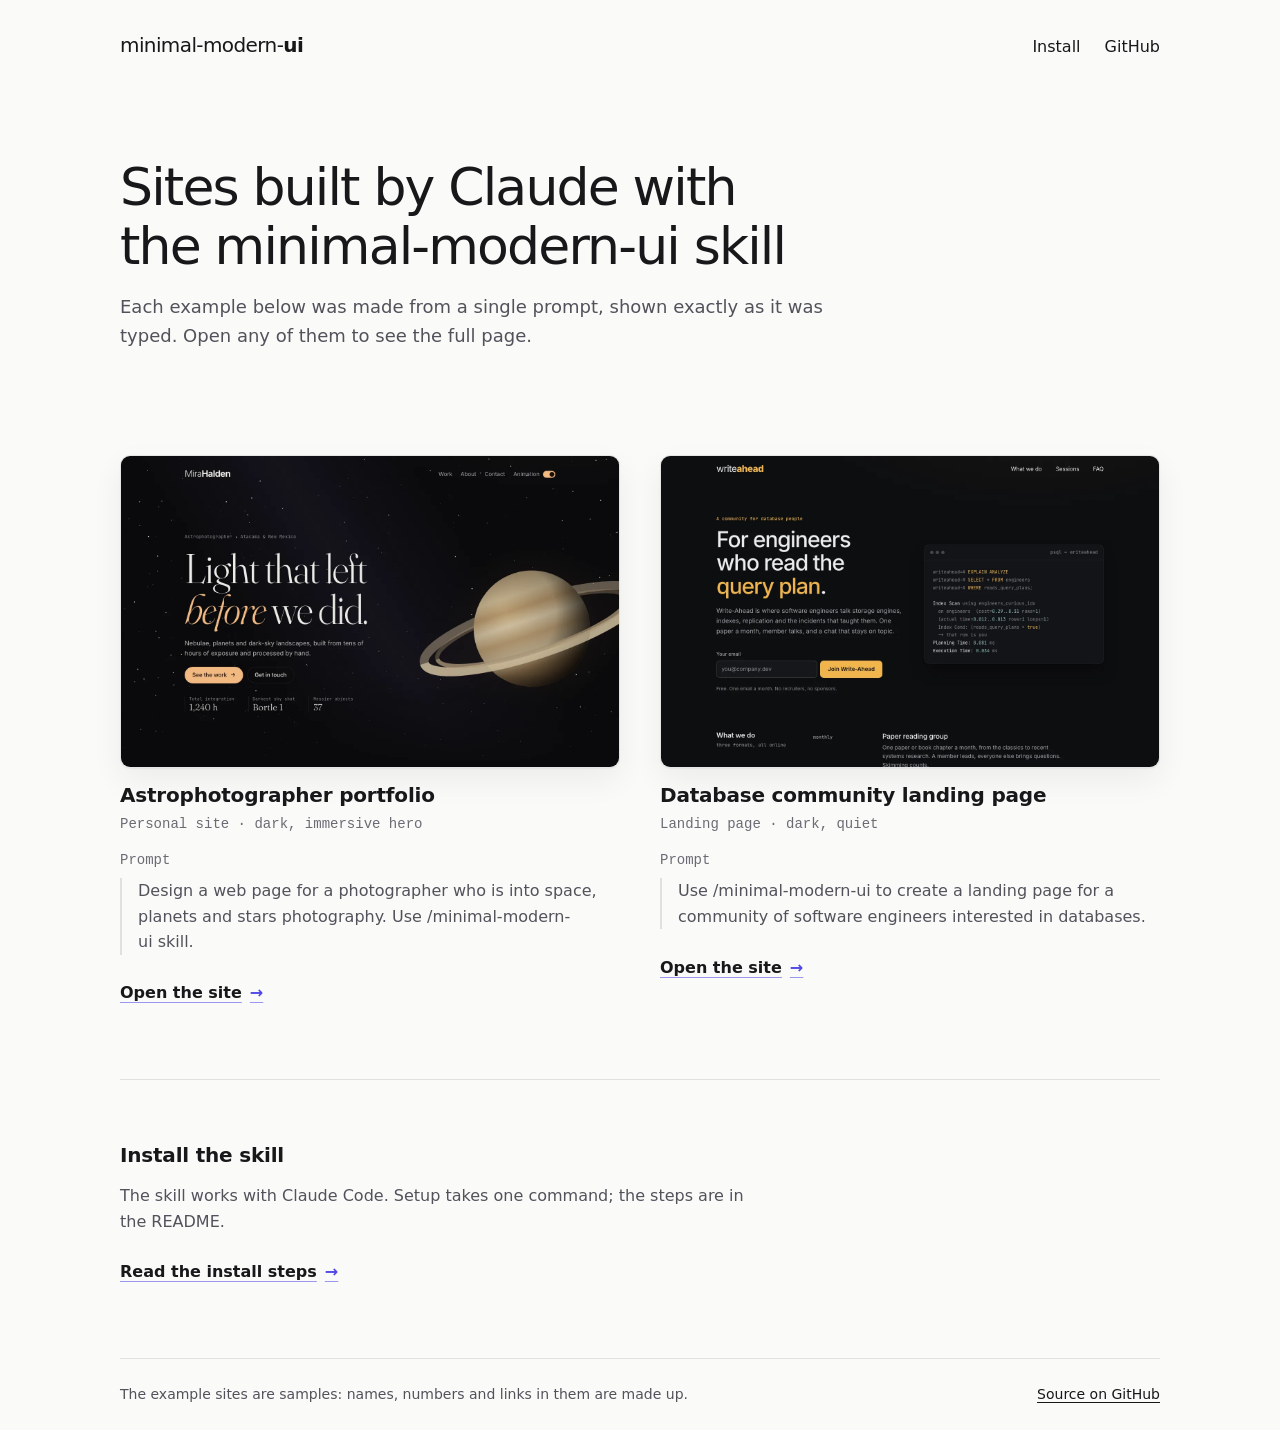
==== index.html @ ea3d5100 "Example gallery for GitHub Pages Co-Authored-By: Claude Opus 5.5 <noreply@anthropic.com>" ====
<!doctype html>
<html lang="en">
<head>
  <meta charset="utf-8">
  <meta name="viewport" content="width=device-width, initial-scale=1, viewport-fit=cover">
  <title>minimal-modern-ui examples: sites built by Claude</title>
  <meta name="description" content="Example sites Claude built with the minimal-modern-ui skill, each shown with the exact prompt that produced it.">
  <link rel="canonical" href="https://pkafel.github.io/minimal-modern-ui-skill/">
  <meta name="theme-color" content="#fafaf9" media="(prefers-color-scheme: light)">
  <meta name="theme-color" content="#0c0c0f" media="(prefers-color-scheme: dark)">
  <link rel="icon" href="favicon.svg" type="image/svg+xml">
  <meta property="og:type" content="website">
  <meta property="og:title" content="minimal-modern-ui examples">
  <meta property="og:description" content="Sites built by Claude with the minimal-modern-ui skill, with the prompts that made them.">
  <meta property="og:url" content="https://pkafel.github.io/minimal-modern-ui-skill/">
  <meta property="og:image" content="https://pkafel.github.io/minimal-modern-ui-skill/assets/og.jpg">
  <meta property="og:image:width" content="1200">
  <meta property="og:image:height" content="630">
  <meta property="og:image:alt" content="The minimal-modern-ui examples gallery, showing a screenshot of an astrophotography portfolio">
  <meta name="twitter:card" content="summary_large_image">
  <link rel="stylesheet" href="styles/main.css">
</head>
<body>
  <a class="skip" href="#main">Skip to content</a>
  <div class="frame">
    <header class="site-header">
      <a class="brand" href="./" translate="no"><span class="wordmark">minimal-modern-<b>ui</b></span></a>
      <nav class="site-nav" aria-label="Main">
        <a href="#install">Install</a>
        <a href="https://github.com/pkafel/minimal-modern-ui-skill">GitHub</a>
      </nav>
    </header>

    <main id="main" class="site-main" tabindex="-1">
      <section class="intro stack">
        <h1>Sites built by Claude with the <span class="nowrap" translate="no">minimal-modern-ui</span> skill</h1>
        <p class="lead">Each example below was made from a single prompt, shown exactly as it was typed. Open any of them to see the full page.</p>
      </section>

      <div class="examples section">
      <article class="example stack" aria-labelledby="astro-title">
        <a class="shot" href="examples/astrophotographer/" tabindex="-1" aria-hidden="true">
          <img src="assets/astrophotographer.webp" width="1440" height="900"
               alt="First screen of a dark astrophotography portfolio: a large serif headline “Light that left before we did.” with “before” in amber italic, a starfield background and a ringed planet cropped at the right edge.">
        </a>
        <div class="example-head">
          <h2 id="astro-title">Astrophotographer portfolio</h2>
          <p class="example-meta">Personal site · dark, immersive hero</p>
        </div>
        <figure class="prompt">
          <figcaption class="prompt-label">Prompt</figcaption>
          <blockquote>
            <p>Design a web page for a photographer who is into space, planets and stars photography. Use /minimal-modern-ui skill.</p>
          </blockquote>
        </figure>
        <p><a class="link" href="examples/astrophotographer/">Open the site <span class="arrow" aria-hidden="true">→</span></a></p>
      </article>

      <article class="example stack" aria-labelledby="db-title">
        <a class="shot" href="examples/database-community/" tabindex="-1" aria-hidden="true">
          <img src="assets/database-community.webp" width="1440" height="900" loading="lazy"
               alt="First screen of a dark landing page for Write-Ahead, a database community: the headline “For engineers who read the query plan.” with “query plan” in amber, an email signup, and a terminal panel showing EXPLAIN ANALYZE output.">
        </a>
        <div class="example-head">
          <h2 id="db-title">Database community landing page</h2>
          <p class="example-meta">Landing page · dark, quiet</p>
        </div>
        <figure class="prompt">
          <figcaption class="prompt-label">Prompt</figcaption>
          <blockquote>
            <p>Use /minimal-modern-ui to create a landing page for a community of software engineers interested in databases.</p>
          </blockquote>
        </figure>
        <p><a class="link" href="examples/database-community/">Open the site <span class="arrow" aria-hidden="true">→</span></a></p>
      </article>
      </div>

      <section class="section install stack" id="install" aria-labelledby="install-title">
        <h2 id="install-title">Install the skill</h2>
        <p>The skill works with Claude Code. Setup takes one command; the steps are in the README.</p>
        <p><a class="link" href="https://github.com/pkafel/minimal-modern-ui-skill#install">Read the install steps <span class="arrow" aria-hidden="true">→</span></a></p>
      </section>
    </main>

    <footer class="site-footer">
      <p>The example sites are samples: names, numbers and links in them are made up.</p>
      <p><a href="https://github.com/pkafel/minimal-modern-ui-skill">Source on GitHub</a></p>
    </footer>
  </div>
</body>
</html>
---- styles/main.css ----
/* Later layers win regardless of selector specificity. */
@layer tokens, base, layout, components;
@import url("tokens.css") layer(tokens);
@import url("base.css") layer(base);
@import url("layout.css") layer(layout);
@import url("components.css") layer(components);
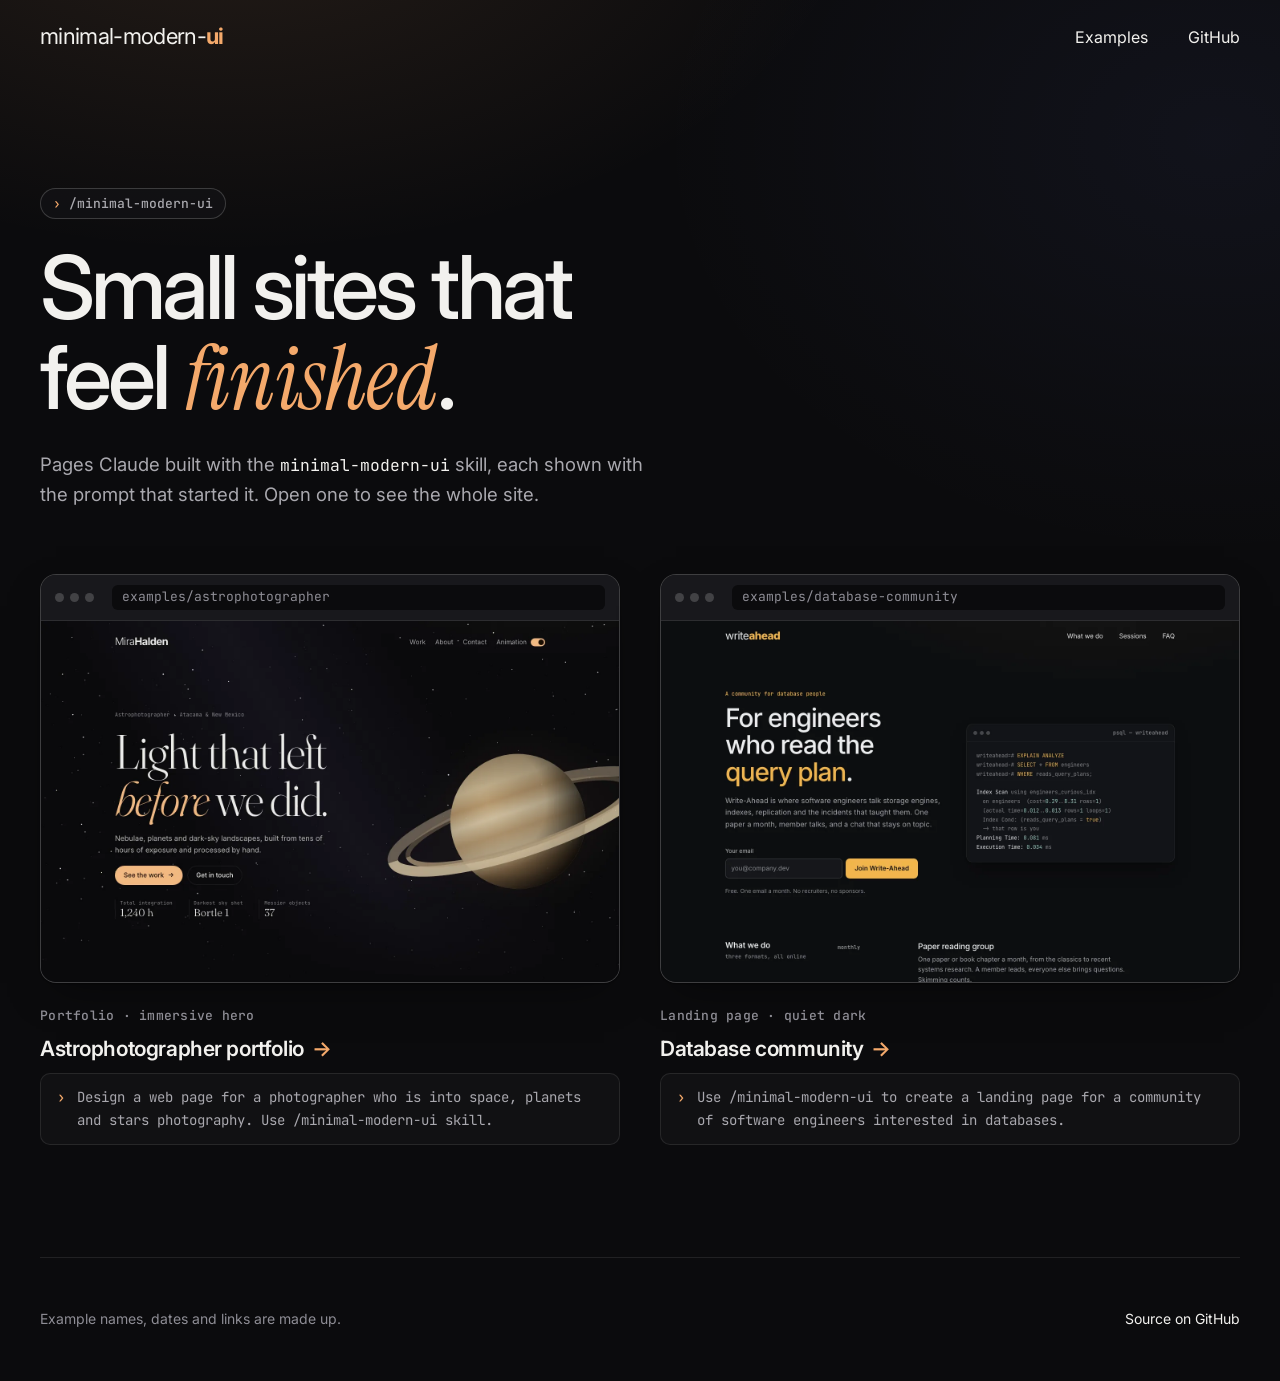
==== commit e4e1f287: "Redesign the gallery: dark glow hero, framed screenshots, prompts as commands; drop install section " ====
--- a/index.html
+++ b/index.html
@@ -1,90 +1,91 @@
 <!doctype html>
-<html lang="en">
+<html lang="en" class="no-js">
 <head>
   <meta charset="utf-8">
   <meta name="viewport" content="width=device-width, initial-scale=1, viewport-fit=cover">
+  <script>document.documentElement.classList.replace("no-js", "js");</script>
   <title>minimal-modern-ui examples: sites built by Claude</title>
-  <meta name="description" content="Example sites Claude built with the minimal-modern-ui skill, each shown with the exact prompt that produced it.">
+  <meta name="description" content="Example sites Claude built with the minimal-modern-ui skill, each shown with the prompt that started it.">
   <link rel="canonical" href="https://pkafel.github.io/minimal-modern-ui-skill/">
-  <meta name="theme-color" content="#fafaf9" media="(prefers-color-scheme: light)">
-  <meta name="theme-color" content="#0c0c0f" media="(prefers-color-scheme: dark)">
+  <meta name="theme-color" content="#0b0b0d">
   <link rel="icon" href="favicon.svg" type="image/svg+xml">
   <meta property="og:type" content="website">
   <meta property="og:title" content="minimal-modern-ui examples">
-  <meta property="og:description" content="Sites built by Claude with the minimal-modern-ui skill, with the prompts that made them.">
+  <meta property="og:description" content="Sites built by Claude with the minimal-modern-ui skill, with the prompts that started them.">
   <meta property="og:url" content="https://pkafel.github.io/minimal-modern-ui-skill/">
   <meta property="og:image" content="https://pkafel.github.io/minimal-modern-ui-skill/assets/og.jpg">
   <meta property="og:image:width" content="1200">
   <meta property="og:image:height" content="630">
-  <meta property="og:image:alt" content="The minimal-modern-ui examples gallery, showing a screenshot of an astrophotography portfolio">
+  <meta property="og:image:alt" content="The minimal-modern-ui examples gallery">
   <meta name="twitter:card" content="summary_large_image">
+  <link rel="preconnect" href="https://fonts.googleapis.com">
+  <link rel="preconnect" href="https://fonts.gstatic.com" crossorigin>
+  <link rel="stylesheet" href="https://fonts.googleapis.com/css2?family=Inter:wght@400;500;600;700&family=Instrument+Serif:ital@1&family=JetBrains+Mono:wght@400;500&display=swap">
   <link rel="stylesheet" href="styles/main.css">
+  <script src="scripts/site.js" defer></script>
 </head>
 <body>
   <a class="skip" href="#main">Skip to content</a>
   <div class="frame">
     <header class="site-header">
-      <a class="brand" href="./" translate="no"><span class="wordmark">minimal-modern-<b>ui</b></span></a>
+      <a class="brand" href="./" translate="no" aria-label="minimal-modern-ui examples, home"><span class="wordmark">minimal-modern-<b>ui</b></span></a>
       <nav class="site-nav" aria-label="Main">
-        <a href="#install">Install</a>
+        <a href="#examples">Examples</a>
         <a href="https://github.com/pkafel/minimal-modern-ui-skill">GitHub</a>
       </nav>
     </header>
 
-    <main id="main" class="site-main" tabindex="-1">
-      <section class="intro stack">
-        <h1>Sites built by Claude with the <span class="nowrap" translate="no">minimal-modern-ui</span> skill</h1>
-        <p class="lead">Each example below was made from a single prompt, shown exactly as it was typed. Open any of them to see the full page.</p>
+    <main id="main" tabindex="-1">
+      <section class="hero" aria-labelledby="hero-title">
+        <p class="eyebrow"><span class="caret" aria-hidden="true">›</span><span translate="no">/minimal-modern-ui</span></p>
+        <h1 id="hero-title">Small sites that feel <em>finished</em>.</h1>
+        <p class="lead">Pages Claude built with the <code translate="no">minimal-modern-ui</code> skill, each shown with the prompt that started it. Open one to see the whole site.</p>
       </section>
 
-      <div class="examples section">
-      <article class="example stack" aria-labelledby="astro-title">
-        <a class="shot" href="examples/astrophotographer/" tabindex="-1" aria-hidden="true">
-          <img src="assets/astrophotographer.webp" width="1440" height="900"
-               alt="First screen of a dark astrophotography portfolio: a large serif headline “Light that left before we did.” with “before” in amber italic, a starfield background and a ringed planet cropped at the right edge.">
-        </a>
-        <div class="example-head">
-          <h2 id="astro-title">Astrophotographer portfolio</h2>
-          <p class="example-meta">Personal site · dark, immersive hero</p>
+      <section id="examples" aria-label="Examples">
+        <div class="gallery">
+          <article class="card">
+            <div class="browser">
+              <div class="browser-bar" aria-hidden="true"><i></i><i></i><i></i><span class="browser-url">examples/astrophotographer</span></div>
+              <div class="browser-view">
+                <img src="assets/astrophotographer.webp" width="1440" height="900"
+                     alt="First screen of a dark astrophotography portfolio: a large serif headline “Light that left before we did.” with “before” in amber italic, a starfield and a ringed planet cropped at the right edge.">
+              </div>
+            </div>
+            <div class="card-body">
+              <p class="card-kind">Portfolio · immersive hero</p>
+              <h2><a class="card-link" href="examples/astrophotographer/">Astrophotographer portfolio <span class="arrow" aria-hidden="true">→</span></a></h2>
+              <figure class="prompt">
+                <figcaption class="visually-hidden">Prompt</figcaption>
+                <blockquote><p>Design a web page for a photographer who is into space, planets and stars photography. Use /minimal-modern-ui skill.</p></blockquote>
+              </figure>
+            </div>
+          </article>
+
+          <article class="card">
+            <div class="browser">
+              <div class="browser-bar" aria-hidden="true"><i></i><i></i><i></i><span class="browser-url">examples/database-community</span></div>
+              <div class="browser-view">
+                <img src="assets/database-community.webp" width="1440" height="900"
+                     alt="First screen of a dark landing page for Write-Ahead, a database community: the headline “For engineers who read the query plan.” with “query plan” in amber, an email signup and a terminal panel showing EXPLAIN ANALYZE output.">
+              </div>
+            </div>
+            <div class="card-body">
+              <p class="card-kind">Landing page · quiet dark</p>
+              <h2><a class="card-link" href="examples/database-community/">Database community <span class="arrow" aria-hidden="true">→</span></a></h2>
+              <figure class="prompt">
+                <figcaption class="visually-hidden">Prompt</figcaption>
+                <blockquote><p>Use /minimal-modern-ui to create a landing page for a community of software engineers interested in databases.</p></blockquote>
+              </figure>
+            </div>
+          </article>
         </div>
-        <figure class="prompt">
-          <figcaption class="prompt-label">Prompt</figcaption>
-          <blockquote>
-            <p>Design a web page for a photographer who is into space, planets and stars photography. Use /minimal-modern-ui skill.</p>
-          </blockquote>
-        </figure>
-        <p><a class="link" href="examples/astrophotographer/">Open the site <span class="arrow" aria-hidden="true">→</span></a></p>
-      </article>
-
-      <article class="example stack" aria-labelledby="db-title">
-        <a class="shot" href="examples/database-community/" tabindex="-1" aria-hidden="true">
-          <img src="assets/database-community.webp" width="1440" height="900" loading="lazy"
-               alt="First screen of a dark landing page for Write-Ahead, a database community: the headline “For engineers who read the query plan.” with “query plan” in amber, an email signup, and a terminal panel showing EXPLAIN ANALYZE output.">
-        </a>
-        <div class="example-head">
-          <h2 id="db-title">Database community landing page</h2>
-          <p class="example-meta">Landing page · dark, quiet</p>
-        </div>
-        <figure class="prompt">
-          <figcaption class="prompt-label">Prompt</figcaption>
-          <blockquote>
-            <p>Use /minimal-modern-ui to create a landing page for a community of software engineers interested in databases.</p>
-          </blockquote>
-        </figure>
-        <p><a class="link" href="examples/database-community/">Open the site <span class="arrow" aria-hidden="true">→</span></a></p>
-      </article>
-      </div>
-
-      <section class="section install stack" id="install" aria-labelledby="install-title">
-        <h2 id="install-title">Install the skill</h2>
-        <p>The skill works with Claude Code. Setup takes one command; the steps are in the README.</p>
-        <p><a class="link" href="https://github.com/pkafel/minimal-modern-ui-skill#install">Read the install steps <span class="arrow" aria-hidden="true">→</span></a></p>
       </section>
     </main>
 
     <footer class="site-footer">
-      <p>The example sites are samples: names, numbers and links in them are made up.</p>
-      <p><a href="https://github.com/pkafel/minimal-modern-ui-skill">Source on GitHub</a></p>
+      <p>Example names, dates and links are made up.</p>
+      <a href="https://github.com/pkafel/minimal-modern-ui-skill">Source on GitHub</a>
     </footer>
   </div>
 </body>
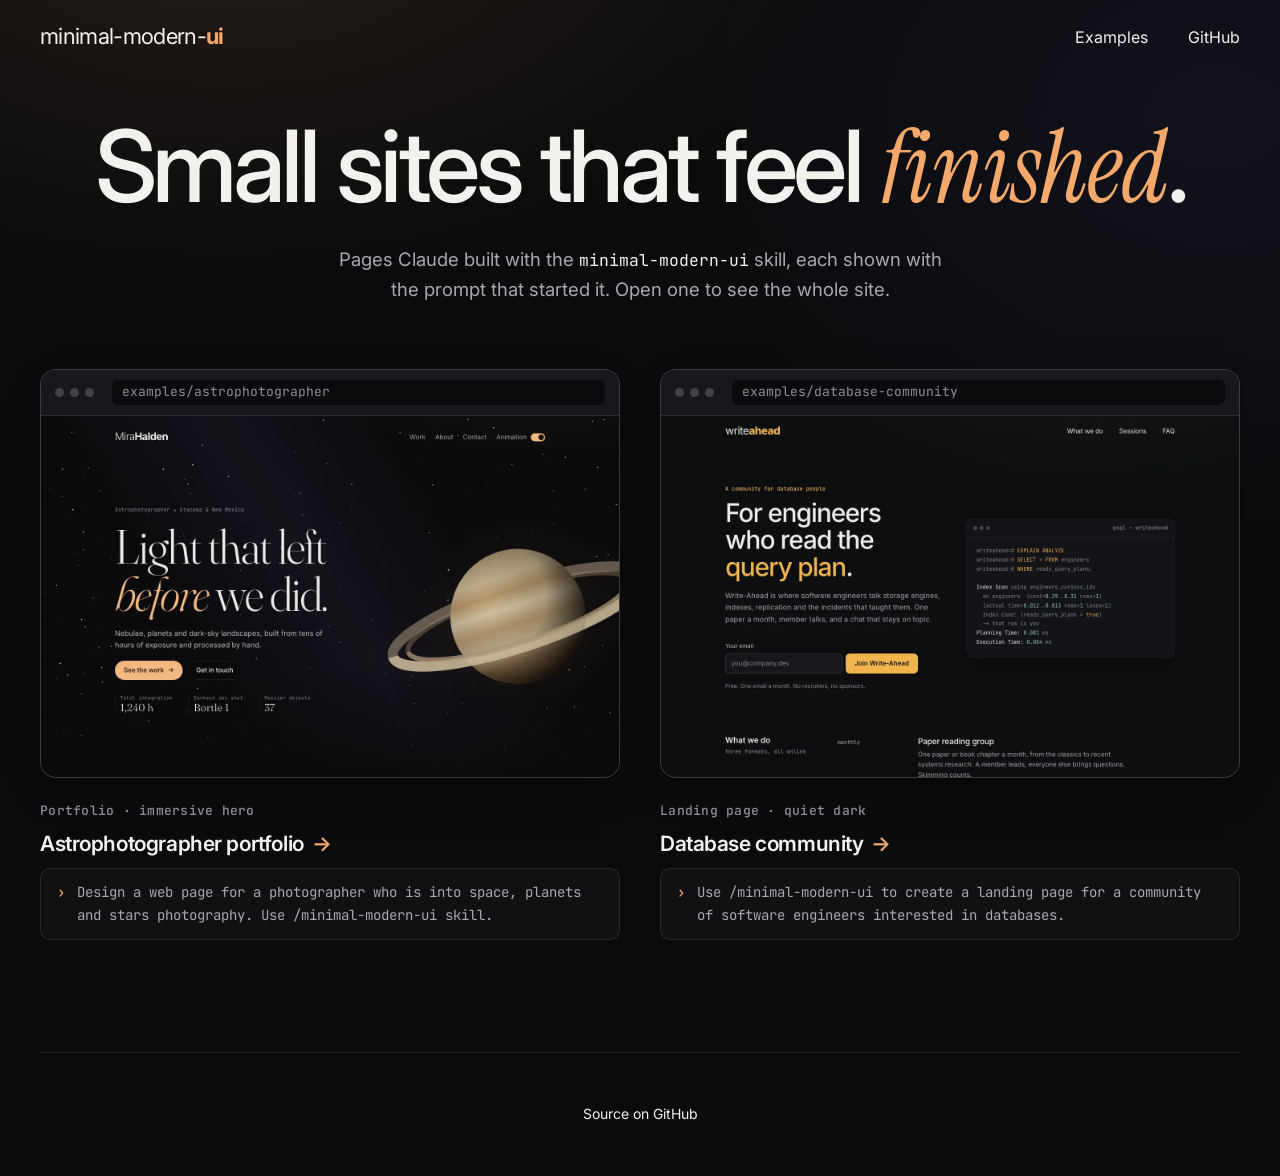
==== commit 1caf22ad: "Gallery hero: centered, full-width headline; remove pill and footer note; tighter top gap Co-Authore" ====
--- a/index.html
+++ b/index.html
@@ -37,7 +37,6 @@
 
     <main id="main" tabindex="-1">
       <section class="hero" aria-labelledby="hero-title">
-        <p class="eyebrow"><span class="caret" aria-hidden="true">›</span><span translate="no">/minimal-modern-ui</span></p>
         <h1 id="hero-title">Small sites that feel <em>finished</em>.</h1>
         <p class="lead">Pages Claude built with the <code translate="no">minimal-modern-ui</code> skill, each shown with the prompt that started it. Open one to see the whole site.</p>
       </section>
@@ -84,7 +83,6 @@
     </main>
 
     <footer class="site-footer">
-      <p>Example names, dates and links are made up.</p>
       <a href="https://github.com/pkafel/minimal-modern-ui-skill">Source on GitHub</a>
     </footer>
   </div>
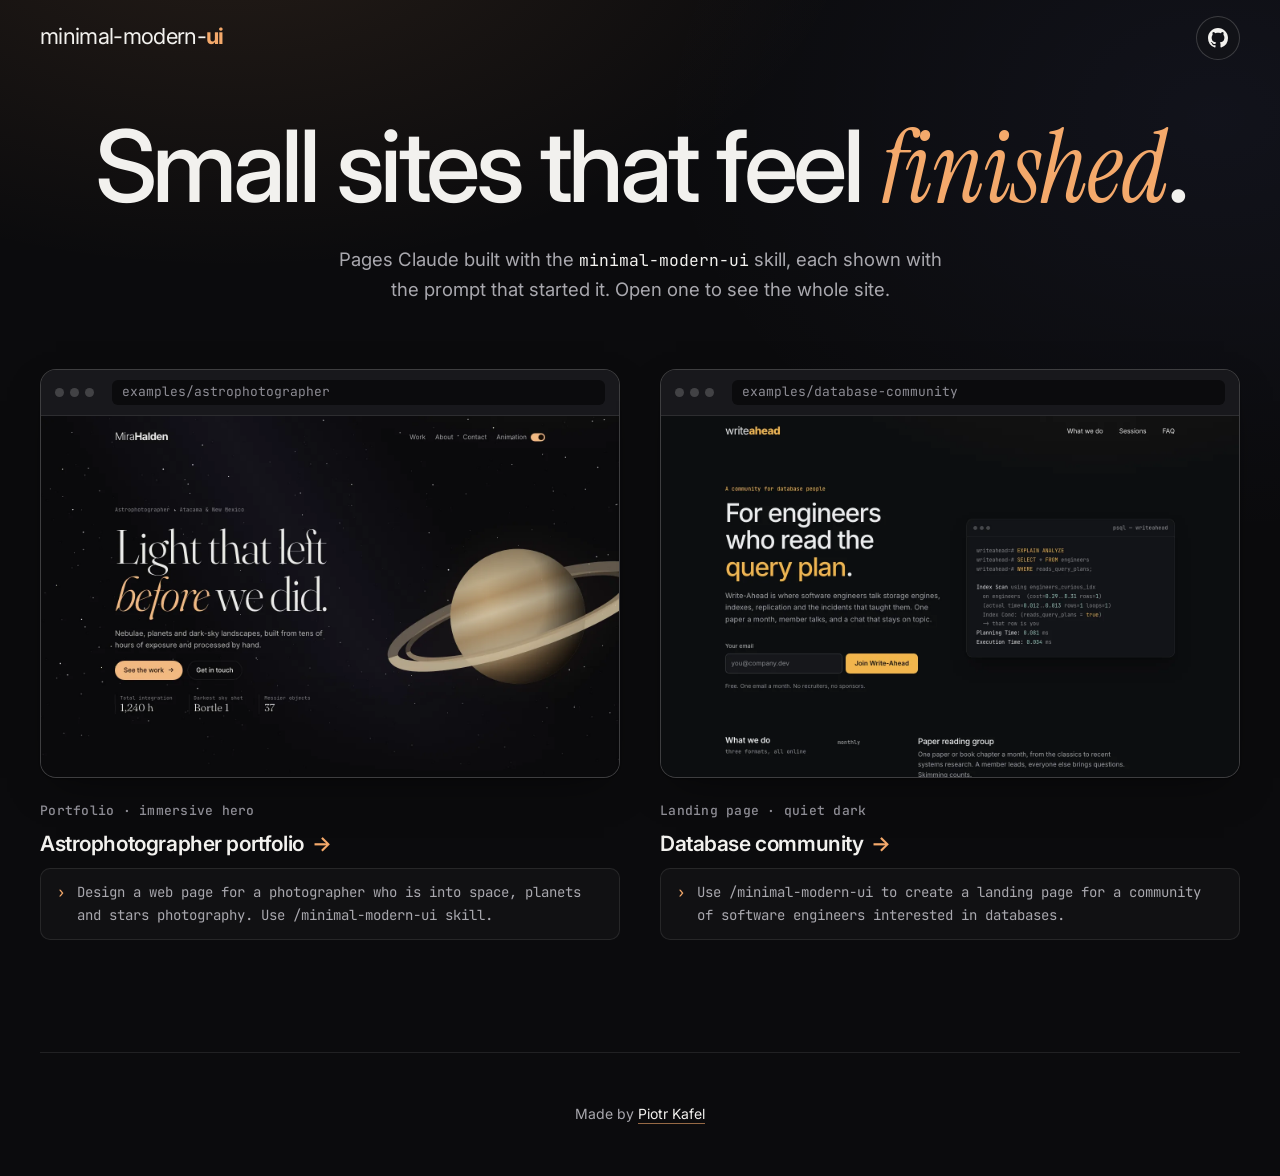
==== commit fdb862f4: "Gallery: GitHub icon instead of nav links; footer credit links to X Co-Authored-By: Claude Opus 5.5 " ====
--- a/index.html
+++ b/index.html
@@ -29,10 +29,9 @@
   <div class="frame">
     <header class="site-header">
       <a class="brand" href="./" translate="no" aria-label="minimal-modern-ui examples, home"><span class="wordmark">minimal-modern-<b>ui</b></span></a>
-      <nav class="site-nav" aria-label="Main">
-        <a href="#examples">Examples</a>
-        <a href="https://github.com/pkafel/minimal-modern-ui-skill">GitHub</a>
-      </nav>
+      <a class="icon-link" href="https://github.com/pkafel/minimal-modern-ui-skill" aria-label="minimal-modern-ui on GitHub">
+        <svg viewBox="0 0 16 16" width="20" height="20" aria-hidden="true" focusable="false"><path fill="currentColor" d="M8 0c4.42 0 8 3.58 8 8a8.013 8.013 0 0 1-5.45 7.59c-.4.08-.55-.17-.55-.38 0-.27.01-1.13.01-2.2 0-.75-.25-1.23-.54-1.48 1.78-.2 3.65-.88 3.65-3.95 0-.88-.31-1.59-.82-2.15.08-.2.36-1.02-.08-2.12 0 0-.67-.22-2.2.82-.64-.18-1.32-.27-2-.27-.68 0-1.36.09-2 .27-1.53-1.03-2.2-.82-2.2-.82-.44 1.1-.16 1.92-.08 2.12-.51.56-.82 1.28-.82 2.15 0 3.06 1.86 3.75 3.64 3.95-.23.2-.44.55-.51 1.07-.46.21-1.61.55-2.33-.66-.15-.24-.6-.83-1.23-.82-.67.01-.27.38.01.53.34.19.73.9.82 1.13.16.45.68 1.31 2.69.94 0 .67.01 1.3.01 1.49 0 .21-.15.45-.55.38A7.995 7.995 0 0 1 0 8c0-4.42 3.58-8 8-8Z"/></svg>
+      </a>
     </header>
 
     <main id="main" tabindex="-1">
@@ -83,7 +82,7 @@
     </main>
 
     <footer class="site-footer">
-      <a href="https://github.com/pkafel/minimal-modern-ui-skill">Source on GitHub</a>
+      <a class="credit" href="https://x.com/PiotrKafel" rel="me">Made by <span class="credit-name">Piotr Kafel</span></a>
     </footer>
   </div>
 </body>
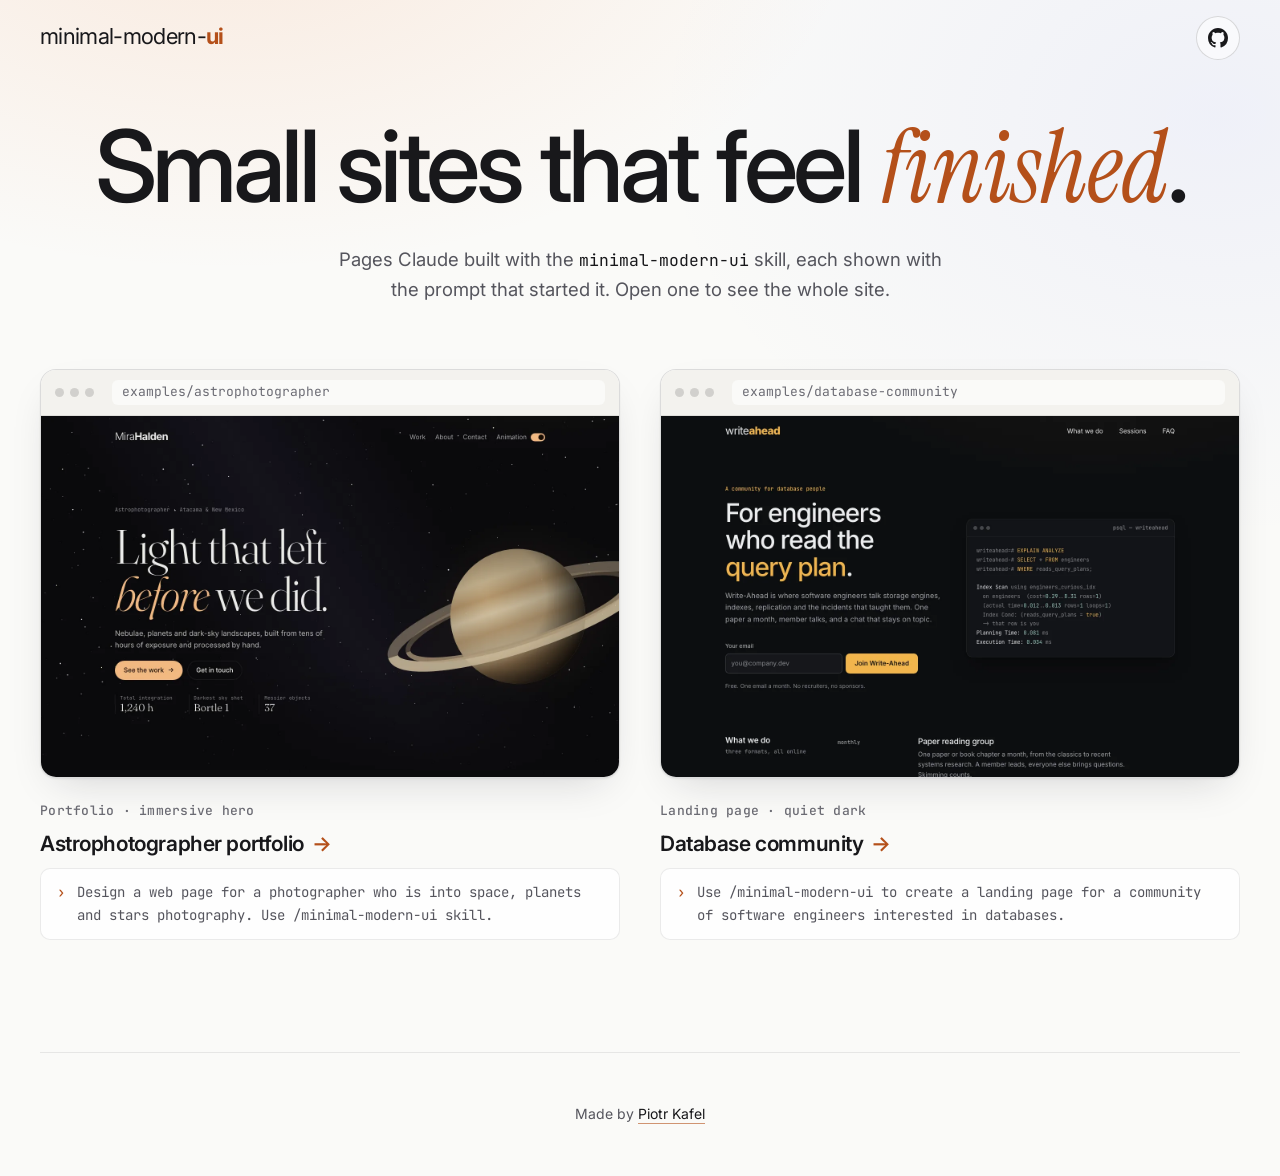
==== commit 58c57c59: "Gallery: switch to a light theme with a darker accent for contrast Co-Authored-By: Claude Opus 5.5 <" ====
--- a/index.html
+++ b/index.html
@@ -7,7 +7,7 @@
   <title>minimal-modern-ui examples: sites built by Claude</title>
   <meta name="description" content="Example sites Claude built with the minimal-modern-ui skill, each shown with the prompt that started it.">
   <link rel="canonical" href="https://pkafel.github.io/minimal-modern-ui-skill/">
-  <meta name="theme-color" content="#0b0b0d">
+  <meta name="theme-color" content="#fafaf8">
   <link rel="icon" href="favicon.svg" type="image/svg+xml">
   <meta property="og:type" content="website">
   <meta property="og:title" content="minimal-modern-ui examples">
